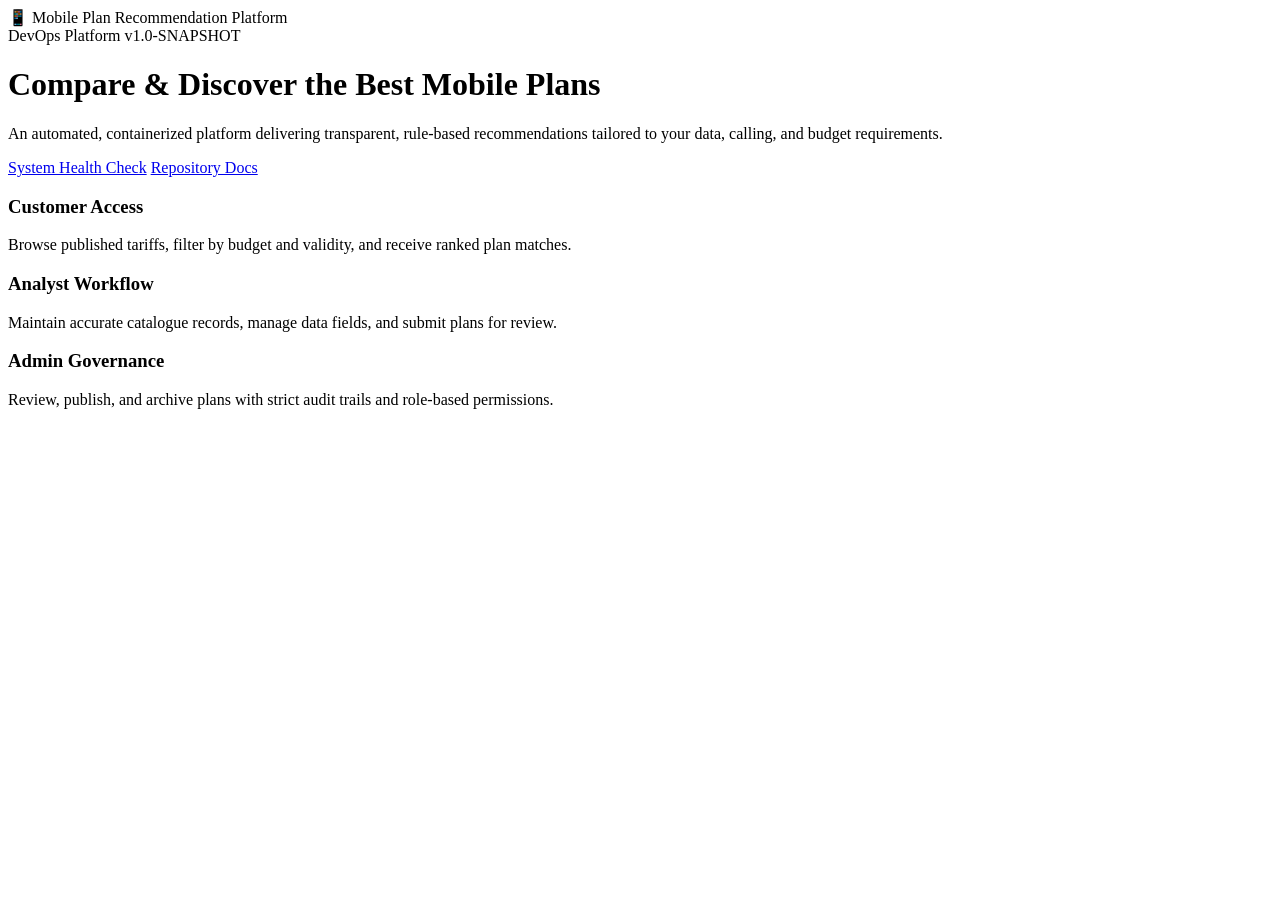
==== src/main/resources/templates/index.html @ 234e1565 "feat(init): initialize repository structure, Maven Spring Boot skeleton, and DevOps config (Task 4)" ====
<!DOCTYPE html>
<html xmlns:th="http://www.thymeleaf.org">
<head>
    <meta charset="UTF-8">
    <meta name="viewport" content="width=device-width, initial-scale=1.0">
    <title>Mobile Plan Recommendation Platform</title>
    <link rel="stylesheet" th:href="@{/css/styles.css}" href="/css/styles.css">
</head>
<body>
    <header class="brand-header">
        <div class="brand-title">
            <span>📱</span> Mobile Plan Recommendation Platform
        </div>
        <span class="badge-lilac">DevOps Platform v1.0-SNAPSHOT</span>
    </header>

    <main class="hero-section">
        <h1 class="hero-title">Compare & Discover the Best Mobile Plans</h1>
        <p class="hero-subtitle">
            An automated, containerized platform delivering transparent, rule-based recommendations tailored to your data, calling, and budget requirements.
        </p>

        <div>
            <a href="/actuator/health" class="btn-primary-mpr">System Health Check</a>
            <a href="https://github.com/SrishtiYadav1904/containerized-mobile-plan-recommendation-platform" class="btn-secondary-mpr">Repository Docs</a>
        </div>

        <div class="feature-grid">
            <div class="feature-card">
                <h3>Customer Access</h3>
                <p>Browse published tariffs, filter by budget and validity, and receive ranked plan matches.</p>
            </div>
            <div class="feature-card">
                <h3>Analyst Workflow</h3>
                <p>Maintain accurate catalogue records, manage data fields, and submit plans for review.</p>
            </div>
            <div class="feature-card">
                <h3>Admin Governance</h3>
                <p>Review, publish, and archive plans with strict audit trails and role-based permissions.</p>
            </div>
        </div>
    </main>
</body>
</html>
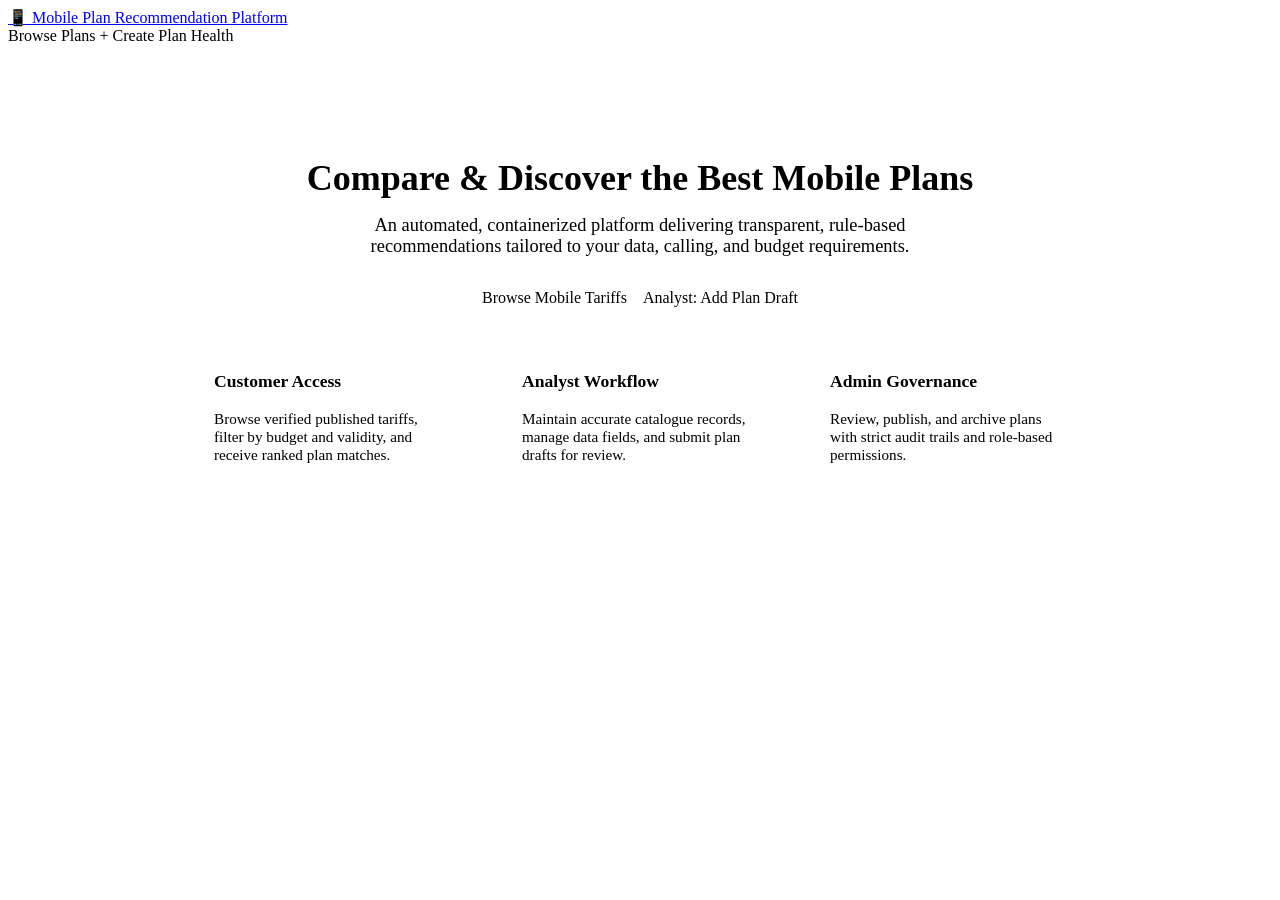
==== commit a9f5f12f: "feat(plan): implement plan catalogue, DRAFT workflow, role filtering and tests (Task 5)" ====
--- a/src/main/resources/templates/index.html
+++ b/src/main/resources/templates/index.html
@@ -8,35 +8,39 @@
 </head>
 <body>
     <header class="brand-header">
-        <div class="brand-title">
+        <a th:href="@{/}" href="/" class="brand-title">
             <span>📱</span> Mobile Plan Recommendation Platform
+        </a>
+        <div class="nav-links">
+            <a th:href="@{/plans}" class="nav-link">Browse Plans</a>
+            <a th:href="@{/plans/new}" class="btn-primary-mpr btn-sm">+ Create Plan</a>
+            <a th:href="@{/actuator/health}" class="btn-secondary-mpr btn-sm">Health</a>
         </div>
-        <span class="badge-lilac">DevOps Platform v1.0-SNAPSHOT</span>
     </header>
 
-    <main class="hero-section">
-        <h1 class="hero-title">Compare & Discover the Best Mobile Plans</h1>
-        <p class="hero-subtitle">
+    <main class="hero-section" style="max-width: 900px; margin: 3rem auto; padding: 2.5rem; background: var(--bg-surface); border-radius: var(--radius-lg); border: 1px solid var(--border-subtle); box-shadow: var(--shadow-md); text-align: center;">
+        <h1 class="hero-title" style="font-size: 2.25rem; font-weight: 800; color: var(--text-main); margin-bottom: 1rem;">Compare & Discover the Best Mobile Plans</h1>
+        <p class="hero-subtitle" style="font-size: 1.15rem; color: var(--text-muted); max-width: 650px; margin: 0 auto 2rem auto;">
             An automated, containerized platform delivering transparent, rule-based recommendations tailored to your data, calling, and budget requirements.
         </p>
 
-        <div>
-            <a href="/actuator/health" class="btn-primary-mpr">System Health Check</a>
-            <a href="https://github.com/SrishtiYadav1904/containerized-mobile-plan-recommendation-platform" class="btn-secondary-mpr">Repository Docs</a>
+        <div style="display: flex; justify-content: center; gap: 1rem; flex-wrap: wrap;">
+            <a th:href="@{/plans}" class="btn-primary-mpr">Browse Mobile Tariffs</a>
+            <a th:href="@{/plans/new}" class="btn-secondary-mpr">Analyst: Add Plan Draft</a>
         </div>
 
-        <div class="feature-grid">
-            <div class="feature-card">
-                <h3>Customer Access</h3>
-                <p>Browse published tariffs, filter by budget and validity, and receive ranked plan matches.</p>
+        <div class="feature-grid" style="display: grid; grid-template-columns: repeat(auto-fit, minmax(240px, 1fr)); gap: 1.5rem; margin-top: 2.5rem; text-align: left;">
+            <div class="feature-card" style="padding: 1.5rem; background: var(--bg-primary); border-radius: var(--radius-md); border: 1px solid var(--border-subtle);">
+                <h3 style="font-size: 1.1rem; margin-top: 0; color: var(--accent-pink);">Customer Access</h3>
+                <p style="font-size: 0.95rem; color: var(--text-muted); margin-bottom: 0;">Browse verified published tariffs, filter by budget and validity, and receive ranked plan matches.</p>
             </div>
-            <div class="feature-card">
-                <h3>Analyst Workflow</h3>
-                <p>Maintain accurate catalogue records, manage data fields, and submit plans for review.</p>
+            <div class="feature-card" style="padding: 1.5rem; background: var(--bg-primary); border-radius: var(--radius-md); border: 1px solid var(--border-subtle);">
+                <h3 style="font-size: 1.1rem; margin-top: 0; color: var(--accent-pink);">Analyst Workflow</h3>
+                <p style="font-size: 0.95rem; color: var(--text-muted); margin-bottom: 0;">Maintain accurate catalogue records, manage data fields, and submit plan drafts for review.</p>
             </div>
-            <div class="feature-card">
-                <h3>Admin Governance</h3>
-                <p>Review, publish, and archive plans with strict audit trails and role-based permissions.</p>
+            <div class="feature-card" style="padding: 1.5rem; background: var(--bg-primary); border-radius: var(--radius-md); border: 1px solid var(--border-subtle);">
+                <h3 style="font-size: 1.1rem; margin-top: 0; color: var(--accent-pink);">Admin Governance</h3>
+                <p style="font-size: 0.95rem; color: var(--text-muted); margin-bottom: 0;">Review, publish, and archive plans with strict audit trails and role-based permissions.</p>
             </div>
         </div>
     </main>
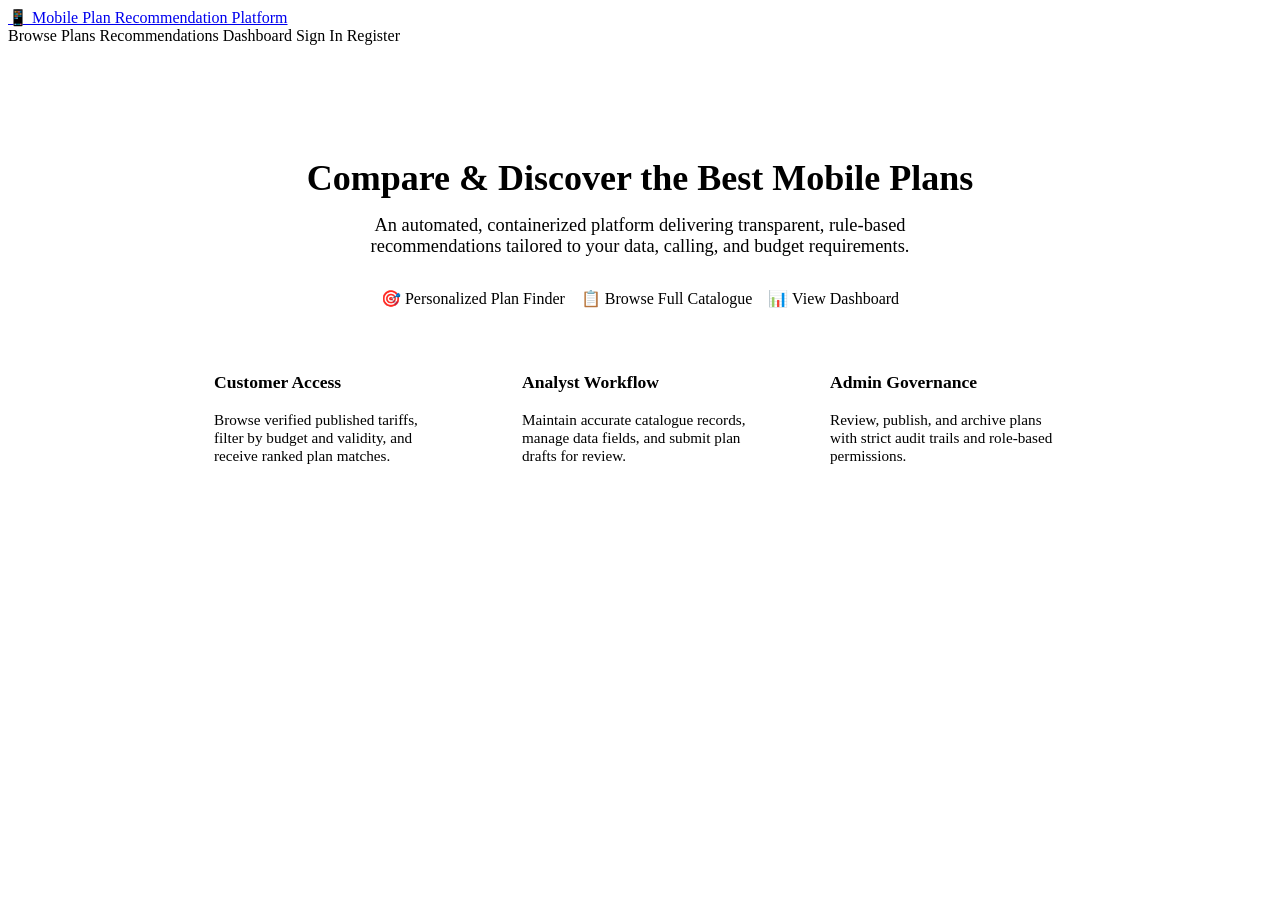
==== commit e1333cf3: "feat(mvp): complete MVP auth, role workflows, recommendations, and dashboard (Task 6)" ====
--- a/src/main/resources/templates/index.html
+++ b/src/main/resources/templates/index.html
@@ -13,8 +13,10 @@
         </a>
         <div class="nav-links">
             <a th:href="@{/plans}" class="nav-link">Browse Plans</a>
-            <a th:href="@{/plans/new}" class="btn-primary-mpr btn-sm">+ Create Plan</a>
-            <a th:href="@{/actuator/health}" class="btn-secondary-mpr btn-sm">Health</a>
+            <a th:href="@{/recommendations}" class="nav-link">Recommendations</a>
+            <a th:href="@{/dashboard}" class="nav-link">Dashboard</a>
+            <a th:href="@{/login}" class="btn-secondary-mpr btn-sm">Sign In</a>
+            <a th:href="@{/register}" class="btn-primary-mpr btn-sm">Register</a>
         </div>
     </header>
 
@@ -25,8 +27,9 @@
         </p>
 
         <div style="display: flex; justify-content: center; gap: 1rem; flex-wrap: wrap;">
-            <a th:href="@{/plans}" class="btn-primary-mpr">Browse Mobile Tariffs</a>
-            <a th:href="@{/plans/new}" class="btn-secondary-mpr">Analyst: Add Plan Draft</a>
+            <a th:href="@{/recommendations}" class="btn-primary-mpr">🎯 Personalized Plan Finder</a>
+            <a th:href="@{/plans}" class="btn-secondary-mpr">📋 Browse Full Catalogue</a>
+            <a th:href="@{/dashboard}" class="btn-secondary-mpr">📊 View Dashboard</a>
         </div>
 
         <div class="feature-grid" style="display: grid; grid-template-columns: repeat(auto-fit, minmax(240px, 1fr)); gap: 1.5rem; margin-top: 2.5rem; text-align: left;">
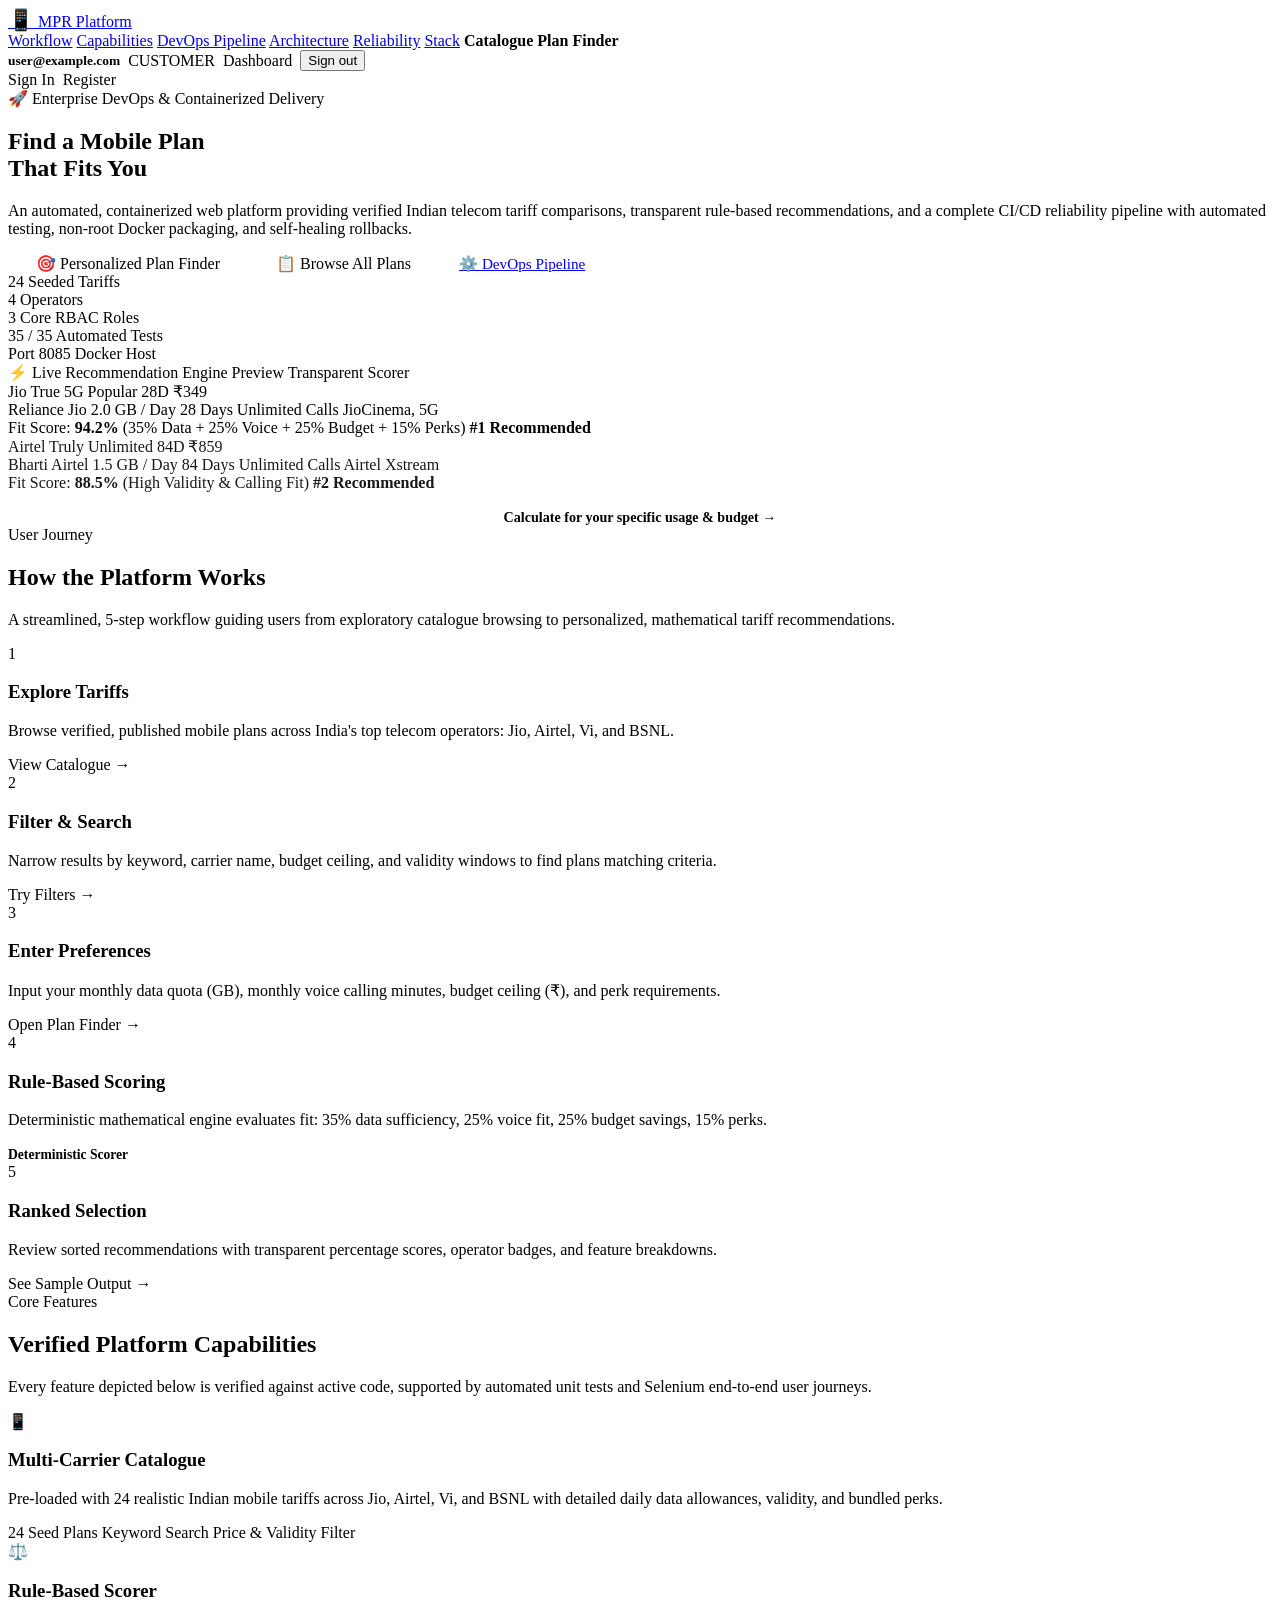
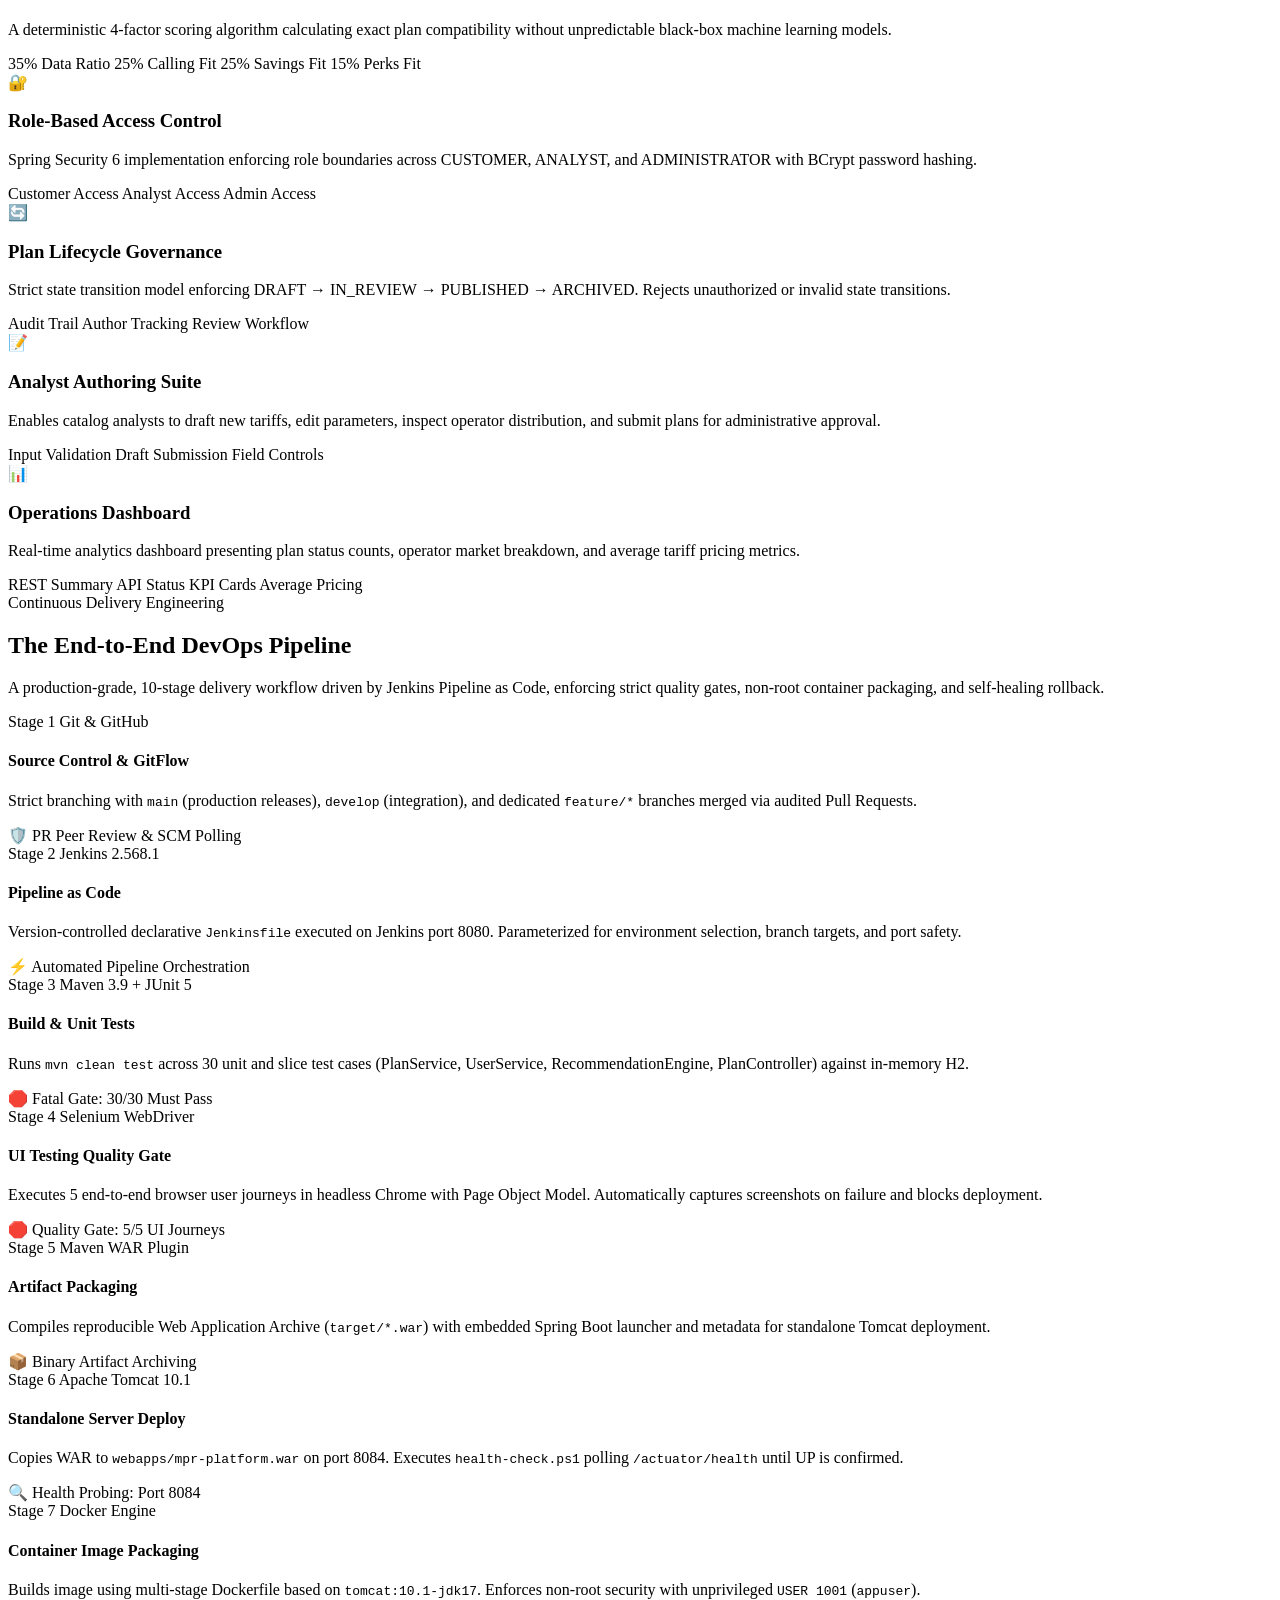
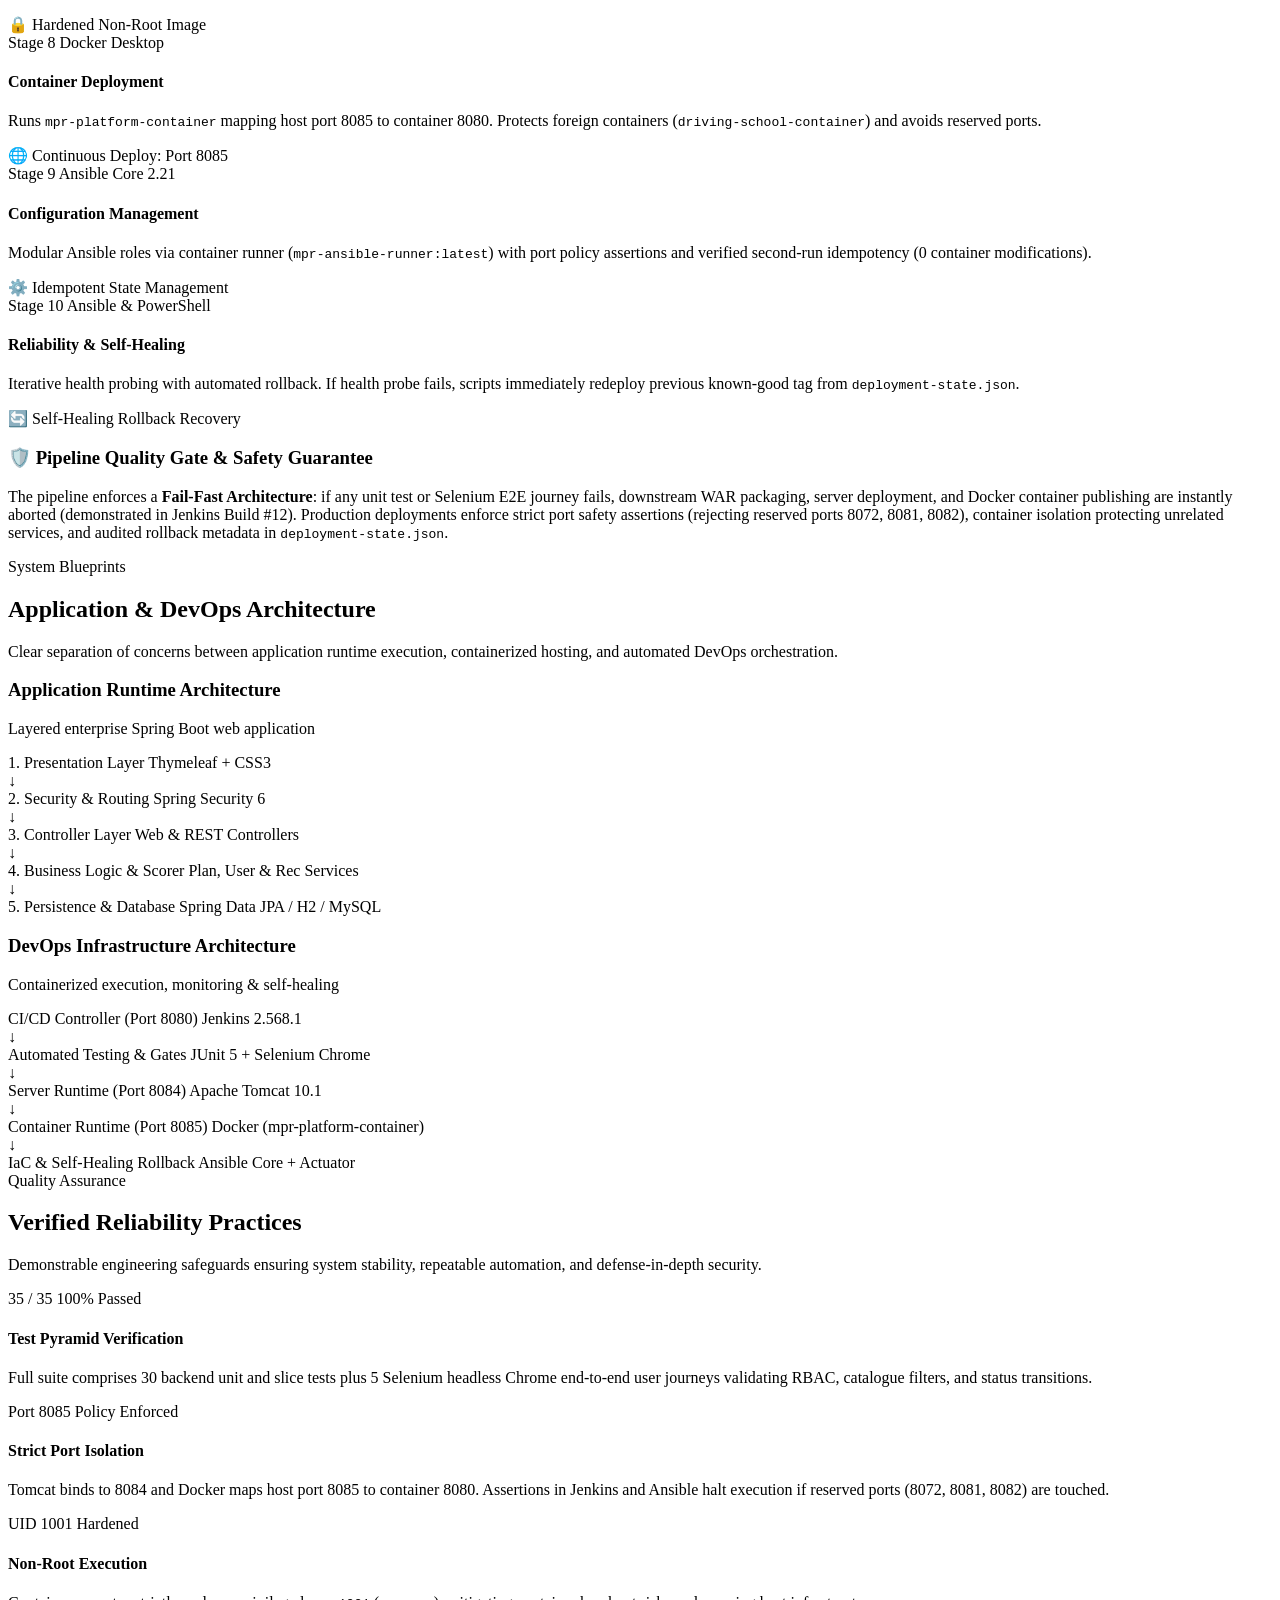
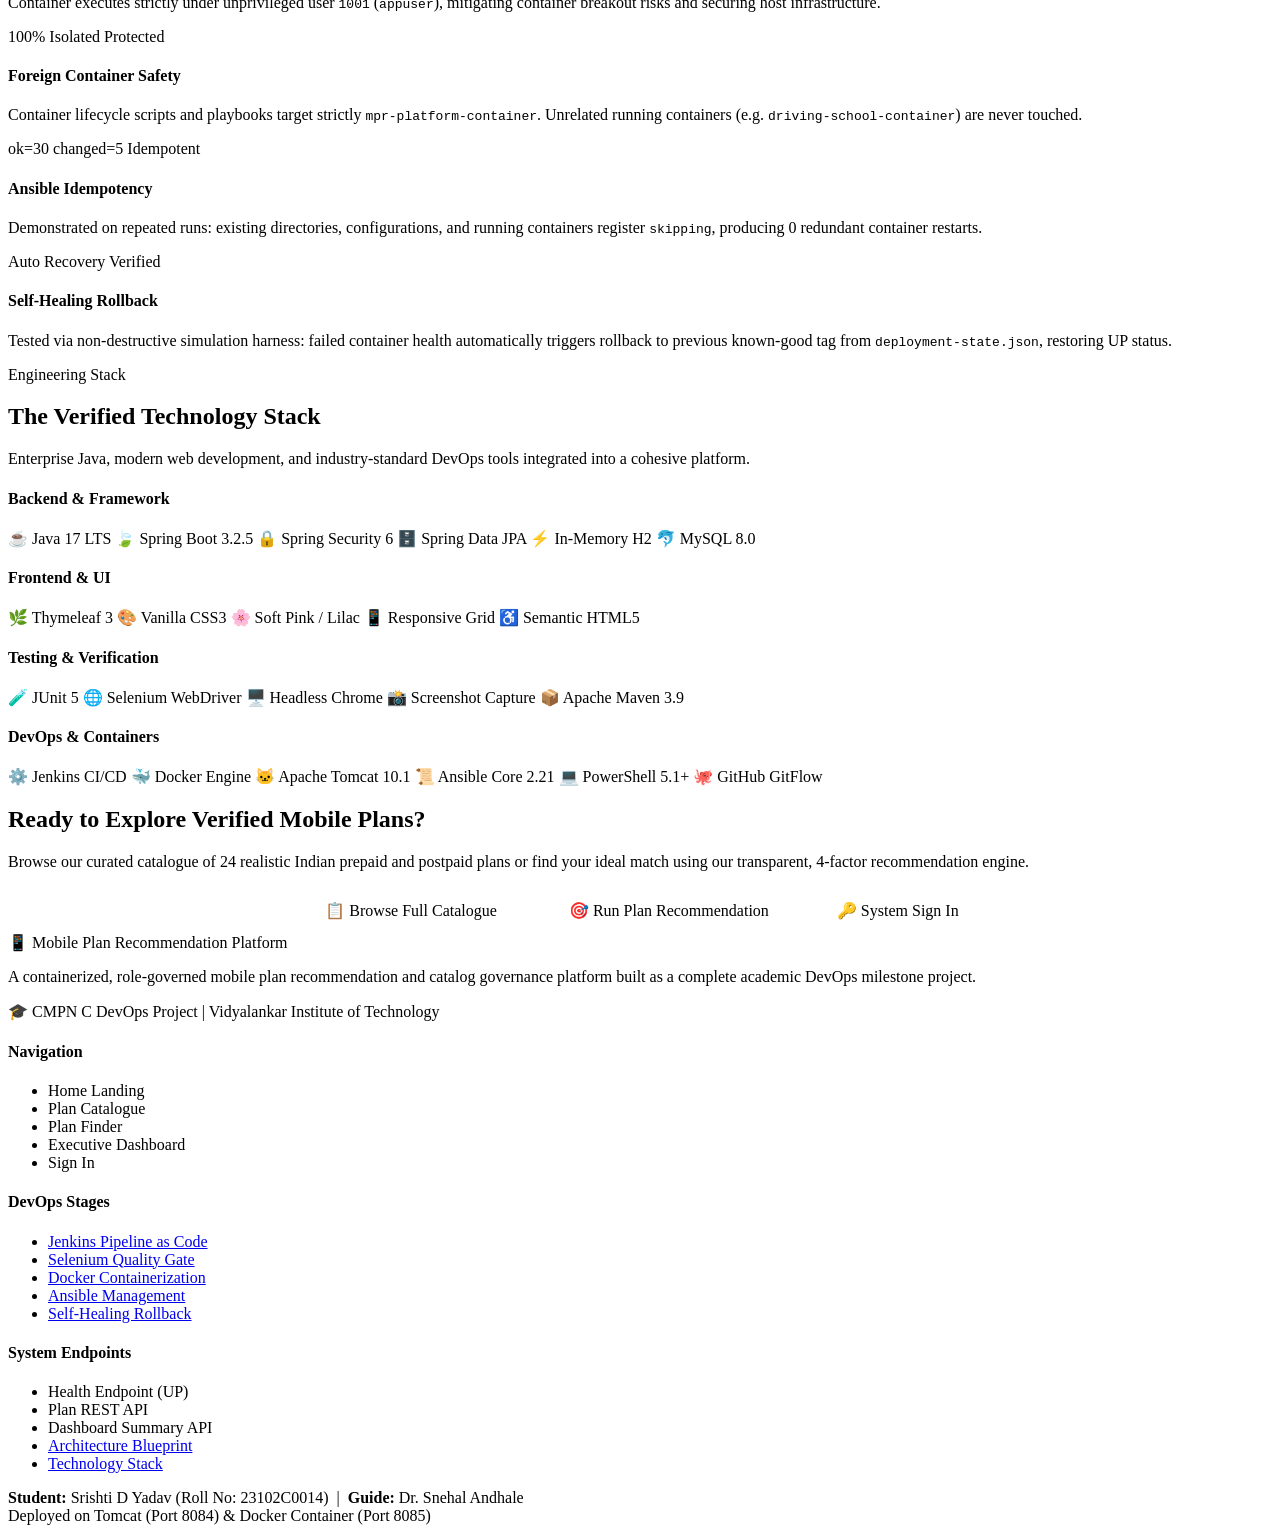
==== commit 2155aa72: "feat(docs): complete task 15 final review, documentation, and project landing page" ====
--- a/src/main/resources/templates/index.html
+++ b/src/main/resources/templates/index.html
@@ -1,51 +1,813 @@
 <!DOCTYPE html>
-<html xmlns:th="http://www.thymeleaf.org">
+<html xmlns:th="http://www.thymeleaf.org" lang="en">
 <head>
     <meta charset="UTF-8">
     <meta name="viewport" content="width=device-width, initial-scale=1.0">
-    <title>Mobile Plan Recommendation Platform</title>
+    <meta name="description" content="Containerized Mobile Plan Recommendation Platform - DevOps Delivery Workflow, Automated Testing, and Intelligent Plan Discovery">
+    <title>Mobile Plan Recommendation Platform — Automated Delivery & Smart Tariffs</title>
     <link rel="stylesheet" th:href="@{/css/styles.css}" href="/css/styles.css">
 </head>
 <body>
-    <header class="brand-header">
+
+    <!-- 1. Navigation Bar -->
+    <header class="landing-nav" id="top">
         <a th:href="@{/}" href="/" class="brand-title">
-            <span>📱</span> Mobile Plan Recommendation Platform
+            <span style="font-size: 1.3rem;">📱</span>
+            <span>MPR Platform</span>
         </a>
-        <div class="nav-links">
-            <a th:href="@{/plans}" class="nav-link">Browse Plans</a>
-            <a th:href="@{/recommendations}" class="nav-link">Recommendations</a>
-            <a th:href="@{/dashboard}" class="nav-link">Dashboard</a>
-            <a th:href="@{/login}" class="btn-secondary-mpr btn-sm">Sign In</a>
-            <a th:href="@{/register}" class="btn-primary-mpr btn-sm">Register</a>
+
+        <nav class="nav-links-cluster" aria-label="Main Navigation">
+            <a href="#how-it-works" class="landing-nav-link">Workflow</a>
+            <a href="#capabilities" class="landing-nav-link">Capabilities</a>
+            <a href="#devops-pipeline" class="landing-nav-link">DevOps Pipeline</a>
+            <a href="#architecture" class="landing-nav-link">Architecture</a>
+            <a href="#reliability" class="landing-nav-link">Reliability</a>
+            <a href="#tech-stack" class="landing-nav-link">Stack</a>
+            <a th:href="@{/plans}" class="landing-nav-link" style="color: var(--accent-lilac); font-weight: 700;">Catalogue</a>
+            <a th:href="@{/recommendations}" class="landing-nav-link" style="color: var(--accent-pink); font-weight: 700;">Plan Finder</a>
+        </nav>
+
+        <div class="nav-links-cluster">
+            <!-- Dynamic Authentication State -->
+            <span th:if="${username != 'Guest' and username != 'anonymousUser'}" style="display: flex; align-items: center; gap: 0.5rem;">
+                <span class="nav-user-email" th:text="${username}" style="font-size: 0.84rem; font-weight: 600; color: var(--text-muted);">user@example.com</span>
+                <span class="badge-role" th:text="${currentRole}">CUSTOMER</span>
+                <span th:if="${currentRole == 'ANALYST' or currentRole == 'ADMINISTRATOR'}">
+                    <a th:href="@{/dashboard}" class="btn-secondary-mpr btn-sm">Dashboard</a>
+                </span>
+                <form th:action="@{/logout}" method="post" style="display:inline;">
+                    <button type="submit" class="btn-outline-mpr btn-sm">Sign out</button>
+                </form>
+            </span>
+            <span th:unless="${username != 'Guest' and username != 'anonymousUser'}" style="display: flex; gap: 0.5rem;">
+                <a th:href="@{/login}" class="btn-secondary-mpr btn-sm">Sign In</a>
+                <a th:href="@{/register}" class="btn-primary-mpr btn-sm">Register</a>
+            </span>
         </div>
     </header>
 
-    <main class="hero-section" style="max-width: 900px; margin: 3rem auto; padding: 2.5rem; background: var(--bg-surface); border-radius: var(--radius-lg); border: 1px solid var(--border-subtle); box-shadow: var(--shadow-md); text-align: center;">
-        <h1 class="hero-title" style="font-size: 2.25rem; font-weight: 800; color: var(--text-main); margin-bottom: 1rem;">Compare & Discover the Best Mobile Plans</h1>
-        <p class="hero-subtitle" style="font-size: 1.15rem; color: var(--text-muted); max-width: 650px; margin: 0 auto 2rem auto;">
-            An automated, containerized platform delivering transparent, rule-based recommendations tailored to your data, calling, and budget requirements.
-        </p>
-
-        <div style="display: flex; justify-content: center; gap: 1rem; flex-wrap: wrap;">
-            <a th:href="@{/recommendations}" class="btn-primary-mpr">🎯 Personalized Plan Finder</a>
-            <a th:href="@{/plans}" class="btn-secondary-mpr">📋 Browse Full Catalogue</a>
-            <a th:href="@{/dashboard}" class="btn-secondary-mpr">📊 View Dashboard</a>
-        </div>
-
-        <div class="feature-grid" style="display: grid; grid-template-columns: repeat(auto-fit, minmax(240px, 1fr)); gap: 1.5rem; margin-top: 2.5rem; text-align: left;">
-            <div class="feature-card" style="padding: 1.5rem; background: var(--bg-primary); border-radius: var(--radius-md); border: 1px solid var(--border-subtle);">
-                <h3 style="font-size: 1.1rem; margin-top: 0; color: var(--accent-pink);">Customer Access</h3>
-                <p style="font-size: 0.95rem; color: var(--text-muted); margin-bottom: 0;">Browse verified published tariffs, filter by budget and validity, and receive ranked plan matches.</p>
-            </div>
-            <div class="feature-card" style="padding: 1.5rem; background: var(--bg-primary); border-radius: var(--radius-md); border: 1px solid var(--border-subtle);">
-                <h3 style="font-size: 1.1rem; margin-top: 0; color: var(--accent-pink);">Analyst Workflow</h3>
-                <p style="font-size: 0.95rem; color: var(--text-muted); margin-bottom: 0;">Maintain accurate catalogue records, manage data fields, and submit plan drafts for review.</p>
-            </div>
-            <div class="feature-card" style="padding: 1.5rem; background: var(--bg-primary); border-radius: var(--radius-md); border: 1px solid var(--border-subtle);">
-                <h3 style="font-size: 1.1rem; margin-top: 0; color: var(--accent-pink);">Admin Governance</h3>
-                <p style="font-size: 0.95rem; color: var(--text-muted); margin-bottom: 0;">Review, publish, and archive plans with strict audit trails and role-based permissions.</p>
-            </div>
-        </div>
-    </main>
+    <!-- 2. Hero Section -->
+    <section class="hero-section-wrapper" id="hero">
+        <div class="landing-container">
+            <div class="hero-grid">
+                <div class="hero-text-block">
+                    <div class="hero-tag">
+                        <span>🚀</span>
+                        <span>Enterprise DevOps & Containerized Delivery</span>
+                    </div>
+                    <h1 class="hero-headline">
+                        Find a Mobile Plan <br>
+                        <span class="hero-headline-highlight">That Fits You</span>
+                    </h1>
+                    <p class="hero-description">
+                        An automated, containerized web platform providing verified Indian telecom tariff comparisons, transparent rule-based recommendations, and a complete CI/CD reliability pipeline with automated testing, non-root Docker packaging, and self-healing rollbacks.
+                    </p>
+                    <div class="hero-cta-group">
+                        <a th:href="@{/recommendations}" class="btn-primary-mpr" style="padding: 0.8rem 1.75rem; font-size: 1rem;">
+                            🎯 Personalized Plan Finder
+                        </a>
+                        <a th:href="@{/plans}" class="btn-secondary-mpr" style="padding: 0.8rem 1.5rem; font-size: 1rem;">
+                            📋 Browse All Plans
+                        </a>
+                        <a href="#devops-pipeline" class="btn-outline-mpr" style="padding: 0.8rem 1.25rem; font-size: 0.95rem;">
+                            ⚙️ DevOps Pipeline
+                        </a>
+                    </div>
+                    <div class="hero-badge-strip">
+                        <div class="hero-stat">
+                            <span class="hero-stat-val" th:text="${publishedPlansCount != null ? publishedPlansCount : 24}">24</span>
+                            <span class="hero-stat-lbl">Seeded Tariffs</span>
+                        </div>
+                        <div class="hero-stat">
+                            <span class="hero-stat-val">4</span>
+                            <span class="hero-stat-lbl">Operators</span>
+                        </div>
+                        <div class="hero-stat">
+                            <span class="hero-stat-val">3</span>
+                            <span class="hero-stat-lbl">Core RBAC Roles</span>
+                        </div>
+                        <div class="hero-stat">
+                            <span class="hero-stat-val">35 / 35</span>
+                            <span class="hero-stat-lbl">Automated Tests</span>
+                        </div>
+                        <div class="hero-stat">
+                            <span class="hero-stat-val">Port 8085</span>
+                            <span class="hero-stat-lbl">Docker Host</span>
+                        </div>
+                    </div>
+                </div>
+
+                <!-- Hero Visual Showcase -->
+                <div class="hero-visual-card">
+                    <div class="showcase-header">
+                        <span class="showcase-title">⚡ Live Recommendation Engine Preview</span>
+                        <span class="badge-lilac">Transparent Scorer</span>
+                    </div>
+
+                    <!-- Mockup Ranked Plan Card 1 -->
+                    <div class="showcase-item">
+                        <div class="showcase-item-top">
+                            <span class="showcase-plan-name">Jio True 5G Popular 28D</span>
+                            <span class="showcase-plan-price">₹349</span>
+                        </div>
+                        <div class="showcase-spec-chips">
+                            <span class="showcase-chip">Reliance Jio</span>
+                            <span class="showcase-chip">2.0 GB / Day</span>
+                            <span class="showcase-chip">28 Days</span>
+                            <span class="showcase-chip">Unlimited Calls</span>
+                            <span class="showcase-chip">JioCinema, 5G</span>
+                        </div>
+                        <div class="showcase-score-banner">
+                            <span>Fit Score: <strong>94.2%</strong> (35% Data + 25% Voice + 25% Budget + 15% Perks)</span>
+                            <span style="color: var(--accent-pink); font-weight: 800;">#1 Recommended</span>
+                        </div>
+                    </div>
+
+                    <!-- Mockup Ranked Plan Card 2 -->
+                    <div class="showcase-item" style="opacity: 0.9;">
+                        <div class="showcase-item-top">
+                            <span class="showcase-plan-name">Airtel Truly Unlimited 84D</span>
+                            <span class="showcase-plan-price">₹859</span>
+                        </div>
+                        <div class="showcase-spec-chips">
+                            <span class="showcase-chip">Bharti Airtel</span>
+                            <span class="showcase-chip">1.5 GB / Day</span>
+                            <span class="showcase-chip">84 Days</span>
+                            <span class="showcase-chip">Unlimited Calls</span>
+                            <span class="showcase-chip">Airtel Xstream</span>
+                        </div>
+                        <div class="showcase-score-banner" style="background: var(--bg-surface);">
+                            <span>Fit Score: <strong>88.5%</strong> (High Validity & Calling Fit)</span>
+                            <span style="color: var(--accent-lilac); font-weight: 700;">#2 Recommended</span>
+                        </div>
+                    </div>
+
+                    <div style="text-align: center; margin-top: 1rem;">
+                        <a th:href="@{/recommendations}" style="font-size: 0.88rem; font-weight: 700; color: var(--accent-pink); text-decoration: none;">
+                            Calculate for your specific usage & budget →
+                        </a>
+                    </div>
+                </div>
+            </div>
+        </div>
+    </section>
+
+    <!-- 3. How the Platform Works -->
+    <section class="section-container" id="how-it-works">
+        <div class="landing-container">
+            <div class="section-header">
+                <span class="section-tag">User Journey</span>
+                <h2 class="section-title">How the Platform Works</h2>
+                <p class="section-subtitle">
+                    A streamlined, 5-step workflow guiding users from exploratory catalogue browsing to personalized, mathematical tariff recommendations.
+                </p>
+            </div>
+
+            <div class="flow-grid">
+                <div class="flow-card">
+                    <div class="flow-step-num">1</div>
+                    <h3 class="flow-card-title">Explore Tariffs</h3>
+                    <p class="flow-card-desc">
+                        Browse verified, published mobile plans across India's top telecom operators: Jio, Airtel, Vi, and BSNL.
+                    </p>
+                    <a th:href="@{/plans}" class="flow-card-link">View Catalogue →</a>
+                </div>
+
+                <div class="flow-card">
+                    <div class="flow-step-num">2</div>
+                    <h3 class="flow-card-title">Filter & Search</h3>
+                    <p class="flow-card-desc">
+                        Narrow results by keyword, carrier name, budget ceiling, and validity windows to find plans matching criteria.
+                    </p>
+                    <a th:href="@{/plans}" class="flow-card-link">Try Filters →</a>
+                </div>
+
+                <div class="flow-card">
+                    <div class="flow-step-num">3</div>
+                    <h3 class="flow-card-title">Enter Preferences</h3>
+                    <p class="flow-card-desc">
+                        Input your monthly data quota (GB), monthly voice calling minutes, budget ceiling (₹), and perk requirements.
+                    </p>
+                    <a th:href="@{/recommendations}" class="flow-card-link">Open Plan Finder →</a>
+                </div>
+
+                <div class="flow-card">
+                    <div class="flow-step-num">4</div>
+                    <h3 class="flow-card-title">Rule-Based Scoring</h3>
+                    <p class="flow-card-desc">
+                        Deterministic mathematical engine evaluates fit: 35% data sufficiency, 25% voice fit, 25% budget savings, 15% perks.
+                    </p>
+                    <span style="font-size: 0.85rem; color: var(--accent-lilac); font-weight: 700;">Deterministic Scorer</span>
+                </div>
+
+                <div class="flow-card">
+                    <div class="flow-step-num">5</div>
+                    <h3 class="flow-card-title">Ranked Selection</h3>
+                    <p class="flow-card-desc">
+                        Review sorted recommendations with transparent percentage scores, operator badges, and feature breakdowns.
+                    </p>
+                    <a th:href="@{/recommendations}" class="flow-card-link">See Sample Output →</a>
+                </div>
+            </div>
+        </div>
+    </section>
+
+    <!-- 4. Platform Capabilities -->
+    <section class="section-container" id="capabilities" style="background: var(--bg-surface);">
+        <div class="landing-container">
+            <div class="section-header">
+                <span class="section-tag">Core Features</span>
+                <h2 class="section-title">Verified Platform Capabilities</h2>
+                <p class="section-subtitle">
+                    Every feature depicted below is verified against active code, supported by automated unit tests and Selenium end-to-end user journeys.
+                </p>
+            </div>
+
+            <div class="capabilities-grid">
+                <!-- Capability 1 -->
+                <div class="capability-card">
+                    <div class="capability-icon-badge">📱</div>
+                    <h3 class="capability-title">Multi-Carrier Catalogue</h3>
+                    <p class="capability-desc">
+                        Pre-loaded with 24 realistic Indian mobile tariffs across Jio, Airtel, Vi, and BSNL with detailed daily data allowances, validity, and bundled perks.
+                    </p>
+                    <div class="capability-specs">
+                        <span class="capability-spec-pill">24 Seed Plans</span>
+                        <span class="capability-spec-pill">Keyword Search</span>
+                        <span class="capability-spec-pill">Price & Validity Filter</span>
+                    </div>
+                </div>
+
+                <!-- Capability 2 -->
+                <div class="capability-card">
+                    <div class="capability-icon-badge">⚖️</div>
+                    <h3 class="capability-title">Rule-Based Scorer</h3>
+                    <p class="capability-desc">
+                        A deterministic 4-factor scoring algorithm calculating exact plan compatibility without unpredictable black-box machine learning models.
+                    </p>
+                    <div class="capability-specs">
+                        <span class="capability-spec-pill">35% Data Ratio</span>
+                        <span class="capability-spec-pill">25% Calling Fit</span>
+                        <span class="capability-spec-pill">25% Savings Fit</span>
+                        <span class="capability-spec-pill">15% Perks Fit</span>
+                    </div>
+                </div>
+
+                <!-- Capability 3 -->
+                <div class="capability-card">
+                    <div class="capability-icon-badge">🔐</div>
+                    <h3 class="capability-title">Role-Based Access Control</h3>
+                    <p class="capability-desc">
+                        Spring Security 6 implementation enforcing role boundaries across CUSTOMER, ANALYST, and ADMINISTRATOR with BCrypt password hashing.
+                    </p>
+                    <div class="capability-specs">
+                        <span class="capability-spec-pill">Customer Access</span>
+                        <span class="capability-spec-pill">Analyst Access</span>
+                        <span class="capability-spec-pill">Admin Access</span>
+                    </div>
+                </div>
+
+                <!-- Capability 4 -->
+                <div class="capability-card">
+                    <div class="capability-icon-badge">🔄</div>
+                    <h3 class="capability-title">Plan Lifecycle Governance</h3>
+                    <p class="capability-desc">
+                        Strict state transition model enforcing DRAFT → IN_REVIEW → PUBLISHED → ARCHIVED. Rejects unauthorized or invalid state transitions.
+                    </p>
+                    <div class="capability-specs">
+                        <span class="capability-spec-pill">Audit Trail</span>
+                        <span class="capability-spec-pill">Author Tracking</span>
+                        <span class="capability-spec-pill">Review Workflow</span>
+                    </div>
+                </div>
+
+                <!-- Capability 5 -->
+                <div class="capability-card">
+                    <div class="capability-icon-badge">📝</div>
+                    <h3 class="capability-title">Analyst Authoring Suite</h3>
+                    <p class="capability-desc">
+                        Enables catalog analysts to draft new tariffs, edit parameters, inspect operator distribution, and submit plans for administrative approval.
+                    </p>
+                    <div class="capability-specs">
+                        <span class="capability-spec-pill">Input Validation</span>
+                        <span class="capability-spec-pill">Draft Submission</span>
+                        <span class="capability-spec-pill">Field Controls</span>
+                    </div>
+                </div>
+
+                <!-- Capability 6 -->
+                <div class="capability-card">
+                    <div class="capability-icon-badge">📊</div>
+                    <h3 class="capability-title">Operations Dashboard</h3>
+                    <p class="capability-desc">
+                        Real-time analytics dashboard presenting plan status counts, operator market breakdown, and average tariff pricing metrics.
+                    </p>
+                    <div class="capability-specs">
+                        <span class="capability-spec-pill">REST Summary API</span>
+                        <span class="capability-spec-pill">Status KPI Cards</span>
+                        <span class="capability-spec-pill">Average Pricing</span>
+                    </div>
+                </div>
+            </div>
+        </div>
+    </section>
+
+    <!-- 5. DevOps Pipeline Section — Central Technical Showcase -->
+    <section class="section-container pipeline-section" id="devops-pipeline">
+        <div class="landing-container">
+            <div class="section-header">
+                <span class="section-tag">Continuous Delivery Engineering</span>
+                <h2 class="section-title">The End-to-End DevOps Pipeline</h2>
+                <p class="section-subtitle">
+                    A production-grade, 10-stage delivery workflow driven by Jenkins Pipeline as Code, enforcing strict quality gates, non-root container packaging, and self-healing rollback.
+                </p>
+            </div>
+
+            <div class="pipeline-grid">
+                <!-- Stage 1 -->
+                <div class="pipeline-stage-card">
+                    <div class="pipeline-stage-top">
+                        <span class="stage-index-badge">Stage 1</span>
+                        <span class="stage-tool-badge">Git & GitHub</span>
+                    </div>
+                    <h4 class="stage-name">Source Control & GitFlow</h4>
+                    <p class="stage-desc">
+                        Strict branching with <code>main</code> (production releases), <code>develop</code> (integration), and dedicated <code>feature/*</code> branches merged via audited Pull Requests.
+                    </p>
+                    <div class="stage-gate-indicator">
+                        <span>🛡️</span>
+                        <span>PR Peer Review & SCM Polling</span>
+                    </div>
+                </div>
+
+                <!-- Stage 2 -->
+                <div class="pipeline-stage-card">
+                    <div class="pipeline-stage-top">
+                        <span class="stage-index-badge">Stage 2</span>
+                        <span class="stage-tool-badge">Jenkins 2.568.1</span>
+                    </div>
+                    <h4 class="stage-name">Pipeline as Code</h4>
+                    <p class="stage-desc">
+                        Version-controlled declarative <code>Jenkinsfile</code> executed on Jenkins port 8080. Parameterized for environment selection, branch targets, and port safety.
+                    </p>
+                    <div class="stage-gate-indicator">
+                        <span>⚡</span>
+                        <span>Automated Pipeline Orchestration</span>
+                    </div>
+                </div>
+
+                <!-- Stage 3 -->
+                <div class="pipeline-stage-card">
+                    <div class="pipeline-stage-top">
+                        <span class="stage-index-badge">Stage 3</span>
+                        <span class="stage-tool-badge">Maven 3.9 + JUnit 5</span>
+                    </div>
+                    <h4 class="stage-name">Build & Unit Tests</h4>
+                    <p class="stage-desc">
+                        Runs <code>mvn clean test</code> across 30 unit and slice test cases (PlanService, UserService, RecommendationEngine, PlanController) against in-memory H2.
+                    </p>
+                    <div class="stage-gate-indicator">
+                        <span>🛑</span>
+                        <span>Fatal Gate: 30/30 Must Pass</span>
+                    </div>
+                </div>
+
+                <!-- Stage 4 -->
+                <div class="pipeline-stage-card">
+                    <div class="pipeline-stage-top">
+                        <span class="stage-index-badge">Stage 4</span>
+                        <span class="stage-tool-badge">Selenium WebDriver</span>
+                    </div>
+                    <h4 class="stage-name">UI Testing Quality Gate</h4>
+                    <p class="stage-desc">
+                        Executes 5 end-to-end browser user journeys in headless Chrome with Page Object Model. Automatically captures screenshots on failure and blocks deployment.
+                    </p>
+                    <div class="stage-gate-indicator">
+                        <span>🛑</span>
+                        <span>Quality Gate: 5/5 UI Journeys</span>
+                    </div>
+                </div>
+
+                <!-- Stage 5 -->
+                <div class="pipeline-stage-card">
+                    <div class="pipeline-stage-top">
+                        <span class="stage-index-badge">Stage 5</span>
+                        <span class="stage-tool-badge">Maven WAR Plugin</span>
+                    </div>
+                    <h4 class="stage-name">Artifact Packaging</h4>
+                    <p class="stage-desc">
+                        Compiles reproducible Web Application Archive (<code>target/*.war</code>) with embedded Spring Boot launcher and metadata for standalone Tomcat deployment.
+                    </p>
+                    <div class="stage-gate-indicator">
+                        <span>📦</span>
+                        <span>Binary Artifact Archiving</span>
+                    </div>
+                </div>
+
+                <!-- Stage 6 -->
+                <div class="pipeline-stage-card">
+                    <div class="pipeline-stage-top">
+                        <span class="stage-index-badge">Stage 6</span>
+                        <span class="stage-tool-badge">Apache Tomcat 10.1</span>
+                    </div>
+                    <h4 class="stage-name">Standalone Server Deploy</h4>
+                    <p class="stage-desc">
+                        Copies WAR to <code>webapps/mpr-platform.war</code> on port 8084. Executes <code>health-check.ps1</code> polling <code>/actuator/health</code> until UP is confirmed.
+                    </p>
+                    <div class="stage-gate-indicator">
+                        <span>🔍</span>
+                        <span>Health Probing: Port 8084</span>
+                    </div>
+                </div>
+
+                <!-- Stage 7 -->
+                <div class="pipeline-stage-card">
+                    <div class="pipeline-stage-top">
+                        <span class="stage-index-badge">Stage 7</span>
+                        <span class="stage-tool-badge">Docker Engine</span>
+                    </div>
+                    <h4 class="stage-name">Container Image Packaging</h4>
+                    <p class="stage-desc">
+                        Builds image using multi-stage Dockerfile based on <code>tomcat:10.1-jdk17</code>. Enforces non-root security with unprivileged <code>USER 1001</code> (<code>appuser</code>).
+                    </p>
+                    <div class="stage-gate-indicator">
+                        <span>🔒</span>
+                        <span>Hardened Non-Root Image</span>
+                    </div>
+                </div>
+
+                <!-- Stage 8 -->
+                <div class="pipeline-stage-card">
+                    <div class="pipeline-stage-top">
+                        <span class="stage-index-badge">Stage 8</span>
+                        <span class="stage-tool-badge">Docker Desktop</span>
+                    </div>
+                    <h4 class="stage-name">Container Deployment</h4>
+                    <p class="stage-desc">
+                        Runs <code>mpr-platform-container</code> mapping host port 8085 to container 8080. Protects foreign containers (<code>driving-school-container</code>) and avoids reserved ports.
+                    </p>
+                    <div class="stage-gate-indicator">
+                        <span>🌐</span>
+                        <span>Continuous Deploy: Port 8085</span>
+                    </div>
+                </div>
+
+                <!-- Stage 9 -->
+                <div class="pipeline-stage-card">
+                    <div class="pipeline-stage-top">
+                        <span class="stage-index-badge">Stage 9</span>
+                        <span class="stage-tool-badge">Ansible Core 2.21</span>
+                    </div>
+                    <h4 class="stage-name">Configuration Management</h4>
+                    <p class="stage-desc">
+                        Modular Ansible roles via container runner (<code>mpr-ansible-runner:latest</code>) with port policy assertions and verified second-run idempotency (0 container modifications).
+                    </p>
+                    <div class="stage-gate-indicator">
+                        <span>⚙️</span>
+                        <span>Idempotent State Management</span>
+                    </div>
+                </div>
+
+                <!-- Stage 10 -->
+                <div class="pipeline-stage-card">
+                    <div class="pipeline-stage-top">
+                        <span class="stage-index-badge">Stage 10</span>
+                        <span class="stage-tool-badge">Ansible & PowerShell</span>
+                    </div>
+                    <h4 class="stage-name">Reliability & Self-Healing</h4>
+                    <p class="stage-desc">
+                        Iterative health probing with automated rollback. If health probe fails, scripts immediately redeploy previous known-good tag from <code>deployment-state.json</code>.
+                    </p>
+                    <div class="stage-gate-indicator">
+                        <span>🔄</span>
+                        <span>Self-Healing Rollback Recovery</span>
+                    </div>
+                </div>
+            </div>
+
+            <!-- Quality Gate Callout Banner -->
+            <div class="quality-gate-banner">
+                <h3 class="quality-gate-title">
+                    <span>🛡️</span>
+                    <span>Pipeline Quality Gate & Safety Guarantee</span>
+                </h3>
+                <p class="quality-gate-desc">
+                    The pipeline enforces a <strong>Fail-Fast Architecture</strong>: if any unit test or Selenium E2E journey fails, downstream WAR packaging, server deployment, and Docker container publishing are instantly aborted (demonstrated in Jenkins Build #12). Production deployments enforce strict port safety assertions (rejecting reserved ports 8072, 8081, 8082), container isolation protecting unrelated services, and audited rollback metadata in <code>deployment-state.json</code>.
+                </p>
+            </div>
+        </div>
+    </section>
+
+    <!-- 6. Architecture Overview -->
+    <section class="section-container" id="architecture" style="background: var(--bg-surface);">
+        <div class="landing-container">
+            <div class="section-header">
+                <span class="section-tag">System Blueprints</span>
+                <h2 class="section-title">Application & DevOps Architecture</h2>
+                <p class="section-subtitle">
+                    Clear separation of concerns between application runtime execution, containerized hosting, and automated DevOps orchestration.
+                </p>
+            </div>
+
+            <div class="arch-grid">
+                <!-- Runtime Architecture -->
+                <div class="arch-card">
+                    <div class="arch-header">
+                        <h3 class="arch-title">Application Runtime Architecture</h3>
+                        <p class="arch-subtitle">Layered enterprise Spring Boot web application</p>
+                    </div>
+
+                    <div class="arch-flow-stack">
+                        <div class="arch-node">
+                            <span class="arch-node-name">1. Presentation Layer</span>
+                            <span class="arch-node-tech">Thymeleaf + CSS3</span>
+                        </div>
+                        <div class="arch-flow-arrow">↓</div>
+                        <div class="arch-node">
+                            <span class="arch-node-name">2. Security & Routing</span>
+                            <span class="arch-node-tech">Spring Security 6</span>
+                        </div>
+                        <div class="arch-flow-arrow">↓</div>
+                        <div class="arch-node">
+                            <span class="arch-node-name">3. Controller Layer</span>
+                            <span class="arch-node-tech">Web & REST Controllers</span>
+                        </div>
+                        <div class="arch-flow-arrow">↓</div>
+                        <div class="arch-node">
+                            <span class="arch-node-name">4. Business Logic & Scorer</span>
+                            <span class="arch-node-tech">Plan, User & Rec Services</span>
+                        </div>
+                        <div class="arch-flow-arrow">↓</div>
+                        <div class="arch-node">
+                            <span class="arch-node-name">5. Persistence & Database</span>
+                            <span class="arch-node-tech">Spring Data JPA / H2 / MySQL</span>
+                        </div>
+                    </div>
+                </div>
+
+                <!-- DevOps & Infrastructure Architecture -->
+                <div class="arch-card">
+                    <div class="arch-header">
+                        <h3 class="arch-title">DevOps Infrastructure Architecture</h3>
+                        <p class="arch-subtitle">Containerized execution, monitoring & self-healing</p>
+                    </div>
+
+                    <div class="arch-flow-stack">
+                        <div class="arch-node">
+                            <span class="arch-node-name">CI/CD Controller (Port 8080)</span>
+                            <span class="arch-node-tech">Jenkins 2.568.1</span>
+                        </div>
+                        <div class="arch-flow-arrow">↓</div>
+                        <div class="arch-node">
+                            <span class="arch-node-name">Automated Testing & Gates</span>
+                            <span class="arch-node-tech">JUnit 5 + Selenium Chrome</span>
+                        </div>
+                        <div class="arch-flow-arrow">↓</div>
+                        <div class="arch-node">
+                            <span class="arch-node-name">Server Runtime (Port 8084)</span>
+                            <span class="arch-node-tech">Apache Tomcat 10.1</span>
+                        </div>
+                        <div class="arch-flow-arrow">↓</div>
+                        <div class="arch-node">
+                            <span class="arch-node-name">Container Runtime (Port 8085)</span>
+                            <span class="arch-node-tech">Docker (mpr-platform-container)</span>
+                        </div>
+                        <div class="arch-flow-arrow">↓</div>
+                        <div class="arch-node">
+                            <span class="arch-node-name">IaC & Self-Healing Rollback</span>
+                            <span class="arch-node-tech">Ansible Core + Actuator</span>
+                        </div>
+                    </div>
+                </div>
+            </div>
+        </div>
+    </section>
+
+    <!-- 7. Reliability & Quality Section -->
+    <section class="section-container" id="reliability">
+        <div class="landing-container">
+            <div class="section-header">
+                <span class="section-tag">Quality Assurance</span>
+                <h2 class="section-title">Verified Reliability Practices</h2>
+                <p class="section-subtitle">
+                    Demonstrable engineering safeguards ensuring system stability, repeatable automation, and defense-in-depth security.
+                </p>
+            </div>
+
+            <div class="reliability-grid">
+                <div class="reliability-card">
+                    <div class="reliability-metric-row">
+                        <span class="reliability-metric-val">35 / 35</span>
+                        <span class="reliability-metric-status">100% Passed</span>
+                    </div>
+                    <h4 class="reliability-title">Test Pyramid Verification</h4>
+                    <p class="reliability-desc">
+                        Full suite comprises 30 backend unit and slice tests plus 5 Selenium headless Chrome end-to-end user journeys validating RBAC, catalogue filters, and status transitions.
+                    </p>
+                </div>
+
+                <div class="reliability-card">
+                    <div class="reliability-metric-row">
+                        <span class="reliability-metric-val">Port 8085</span>
+                        <span class="reliability-metric-status">Policy Enforced</span>
+                    </div>
+                    <h4 class="reliability-title">Strict Port Isolation</h4>
+                    <p class="reliability-desc">
+                        Tomcat binds to 8084 and Docker maps host port 8085 to container 8080. Assertions in Jenkins and Ansible halt execution if reserved ports (8072, 8081, 8082) are touched.
+                    </p>
+                </div>
+
+                <div class="reliability-card">
+                    <div class="reliability-metric-row">
+                        <span class="reliability-metric-val">UID 1001</span>
+                        <span class="reliability-metric-status">Hardened</span>
+                    </div>
+                    <h4 class="reliability-title">Non-Root Execution</h4>
+                    <p class="reliability-desc">
+                        Container executes strictly under unprivileged user <code>1001</code> (<code>appuser</code>), mitigating container breakout risks and securing host infrastructure.
+                    </p>
+                </div>
+
+                <div class="reliability-card">
+                    <div class="reliability-metric-row">
+                        <span class="reliability-metric-val">100% Isolated</span>
+                        <span class="reliability-metric-status">Protected</span>
+                    </div>
+                    <h4 class="reliability-title">Foreign Container Safety</h4>
+                    <p class="reliability-desc">
+                        Container lifecycle scripts and playbooks target strictly <code>mpr-platform-container</code>. Unrelated running containers (e.g. <code>driving-school-container</code>) are never touched.
+                    </p>
+                </div>
+
+                <div class="reliability-card">
+                    <div class="reliability-metric-row">
+                        <span class="reliability-metric-val">ok=30 changed=5</span>
+                        <span class="reliability-metric-status">Idempotent</span>
+                    </div>
+                    <h4 class="reliability-title">Ansible Idempotency</h4>
+                    <p class="reliability-desc">
+                        Demonstrated on repeated runs: existing directories, configurations, and running containers register <code>skipping</code>, producing 0 redundant container restarts.
+                    </p>
+                </div>
+
+                <div class="reliability-card">
+                    <div class="reliability-metric-row">
+                        <span class="reliability-metric-val">Auto Recovery</span>
+                        <span class="reliability-metric-status">Verified</span>
+                    </div>
+                    <h4 class="reliability-title">Self-Healing Rollback</h4>
+                    <p class="reliability-desc">
+                        Tested via non-destructive simulation harness: failed container health automatically triggers rollback to previous known-good tag from <code>deployment-state.json</code>, restoring UP status.
+                    </p>
+                </div>
+            </div>
+        </div>
+    </section>
+
+    <!-- 8. Technology Stack -->
+    <section class="section-container" id="tech-stack" style="background: var(--bg-surface);">
+        <div class="landing-container">
+            <div class="section-header">
+                <span class="section-tag">Engineering Stack</span>
+                <h2 class="section-title">The Verified Technology Stack</h2>
+                <p class="section-subtitle">
+                    Enterprise Java, modern web development, and industry-standard DevOps tools integrated into a cohesive platform.
+                </p>
+            </div>
+
+            <div class="tech-category-grid">
+                <div class="tech-cat-card">
+                    <h4 class="tech-cat-title">Backend & Framework</h4>
+                    <div class="tech-tags-wrapper">
+                        <span class="tech-pill">☕ Java 17 LTS</span>
+                        <span class="tech-pill">🍃 Spring Boot 3.2.5</span>
+                        <span class="tech-pill">🔒 Spring Security 6</span>
+                        <span class="tech-pill">🗄️ Spring Data JPA</span>
+                        <span class="tech-pill">⚡ In-Memory H2</span>
+                        <span class="tech-pill">🐬 MySQL 8.0</span>
+                    </div>
+                </div>
+
+                <div class="tech-cat-card">
+                    <h4 class="tech-cat-title">Frontend & UI</h4>
+                    <div class="tech-tags-wrapper">
+                        <span class="tech-pill">🌿 Thymeleaf 3</span>
+                        <span class="tech-pill">🎨 Vanilla CSS3</span>
+                        <span class="tech-pill">🌸 Soft Pink / Lilac</span>
+                        <span class="tech-pill">📱 Responsive Grid</span>
+                        <span class="tech-pill">♿ Semantic HTML5</span>
+                    </div>
+                </div>
+
+                <div class="tech-cat-card">
+                    <h4 class="tech-cat-title">Testing & Verification</h4>
+                    <div class="tech-tags-wrapper">
+                        <span class="tech-pill">🧪 JUnit 5</span>
+                        <span class="tech-pill">🌐 Selenium WebDriver</span>
+                        <span class="tech-pill">🖥️ Headless Chrome</span>
+                        <span class="tech-pill">📸 Screenshot Capture</span>
+                        <span class="tech-pill">📦 Apache Maven 3.9</span>
+                    </div>
+                </div>
+
+                <div class="tech-cat-card">
+                    <h4 class="tech-cat-title">DevOps & Containers</h4>
+                    <div class="tech-tags-wrapper">
+                        <span class="tech-pill">⚙️ Jenkins CI/CD</span>
+                        <span class="tech-pill">🐳 Docker Engine</span>
+                        <span class="tech-pill">🐱 Apache Tomcat 10.1</span>
+                        <span class="tech-pill">📜 Ansible Core 2.21</span>
+                        <span class="tech-pill">💻 PowerShell 5.1+</span>
+                        <span class="tech-pill">🐙 GitHub GitFlow</span>
+                    </div>
+                </div>
+            </div>
+        </div>
+    </section>
+
+    <!-- 9. Final Call-to-Action & Academic Footer -->
+    <div class="landing-container">
+        <div class="landing-cta-banner">
+            <h2 class="landing-cta-title">Ready to Explore Verified Mobile Plans?</h2>
+            <p class="landing-cta-text">
+                Browse our curated catalogue of 24 realistic Indian prepaid and postpaid plans or find your ideal match using our transparent, 4-factor recommendation engine.
+            </p>
+            <div style="display: flex; gap: 1rem; justify-content: center; flex-wrap: wrap;">
+                <a th:href="@{/plans}" class="btn-primary-mpr" style="padding: 0.85rem 1.75rem; font-size: 1rem;">
+                    📋 Browse Full Catalogue
+                </a>
+                <a th:href="@{/recommendations}" class="btn-secondary-mpr" style="padding: 0.85rem 1.75rem; font-size: 1rem;">
+                    🎯 Run Plan Recommendation
+                </a>
+                <a th:href="@{/login}" class="btn-outline-mpr" style="padding: 0.85rem 1.5rem; font-size: 1rem;">
+                    🔑 System Sign In
+                </a>
+            </div>
+        </div>
+    </div>
+
+    <!-- Academic Footer -->
+    <footer class="landing-footer" id="footer">
+        <div class="landing-container">
+            <div class="footer-top-grid">
+                <div>
+                    <div class="footer-brand-title">
+                        <span>📱</span>
+                        <span>Mobile Plan Recommendation Platform</span>
+                    </div>
+                    <p class="footer-brand-desc">
+                        A containerized, role-governed mobile plan recommendation and catalog governance platform built as a complete academic DevOps milestone project.
+                    </p>
+                    <div class="academic-badge">
+                        <span>🎓 CMPN C DevOps Project | Vidyalankar Institute of Technology</span>
+                    </div>
+                </div>
+
+                <div>
+                    <h4 class="footer-col-title">Navigation</h4>
+                    <ul class="footer-link-list">
+                        <li><a th:href="@{/}" class="footer-link">Home Landing</a></li>
+                        <li><a th:href="@{/plans}" class="footer-link">Plan Catalogue</a></li>
+                        <li><a th:href="@{/recommendations}" class="footer-link">Plan Finder</a></li>
+                        <li><a th:href="@{/dashboard}" class="footer-link">Executive Dashboard</a></li>
+                        <li><a th:href="@{/login}" class="footer-link">Sign In</a></li>
+                    </ul>
+                </div>
+
+                <div>
+                    <h4 class="footer-col-title">DevOps Stages</h4>
+                    <ul class="footer-link-list">
+                        <li><a href="#devops-pipeline" class="footer-link">Jenkins Pipeline as Code</a></li>
+                        <li><a href="#devops-pipeline" class="footer-link">Selenium Quality Gate</a></li>
+                        <li><a href="#devops-pipeline" class="footer-link">Docker Containerization</a></li>
+                        <li><a href="#devops-pipeline" class="footer-link">Ansible Management</a></li>
+                        <li><a href="#reliability" class="footer-link">Self-Healing Rollback</a></li>
+                    </ul>
+                </div>
+
+                <div>
+                    <h4 class="footer-col-title">System Endpoints</h4>
+                    <ul class="footer-link-list">
+                        <li><a th:href="@{/actuator/health}" target="_blank" class="footer-link">Health Endpoint (UP)</a></li>
+                        <li><a th:href="@{/api/plans}" target="_blank" class="footer-link">Plan REST API</a></li>
+                        <li><a th:href="@{/api/dashboard/summary}" target="_blank" class="footer-link">Dashboard Summary API</a></li>
+                        <li><a href="#architecture" class="footer-link">Architecture Blueprint</a></li>
+                        <li><a href="#tech-stack" class="footer-link">Technology Stack</a></li>
+                    </ul>
+                </div>
+            </div>
+
+            <div class="footer-bottom-row">
+                <div>
+                    <strong>Student:</strong> Srishti D Yadav (Roll No: 23102C0014) &nbsp;|&nbsp;
+                    <strong>Guide:</strong> Dr. Snehal Andhale
+                </div>
+                <div>
+                    <span>Deployed on Tomcat (Port 8084) & Docker Container (Port 8085)</span>
+                </div>
+            </div>
+        </div>
+    </footer>
+
 </body>
 </html>
